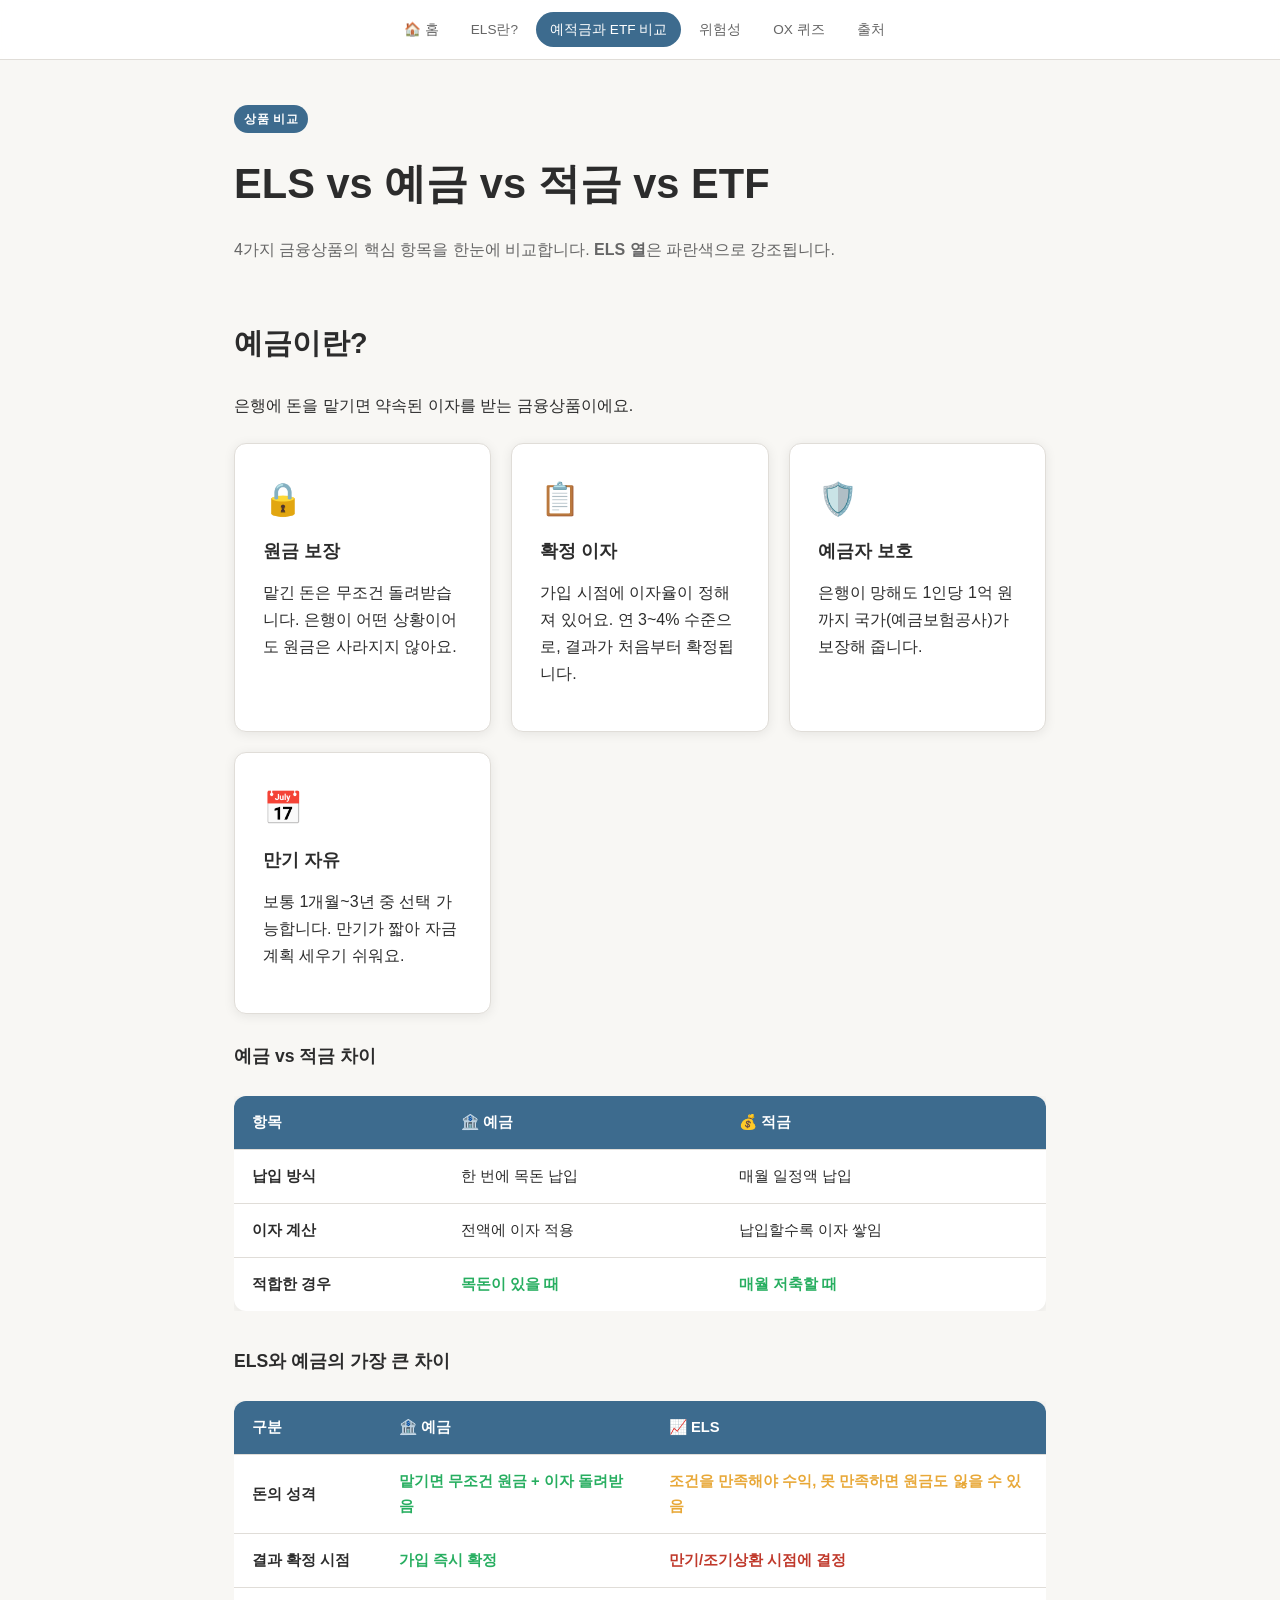
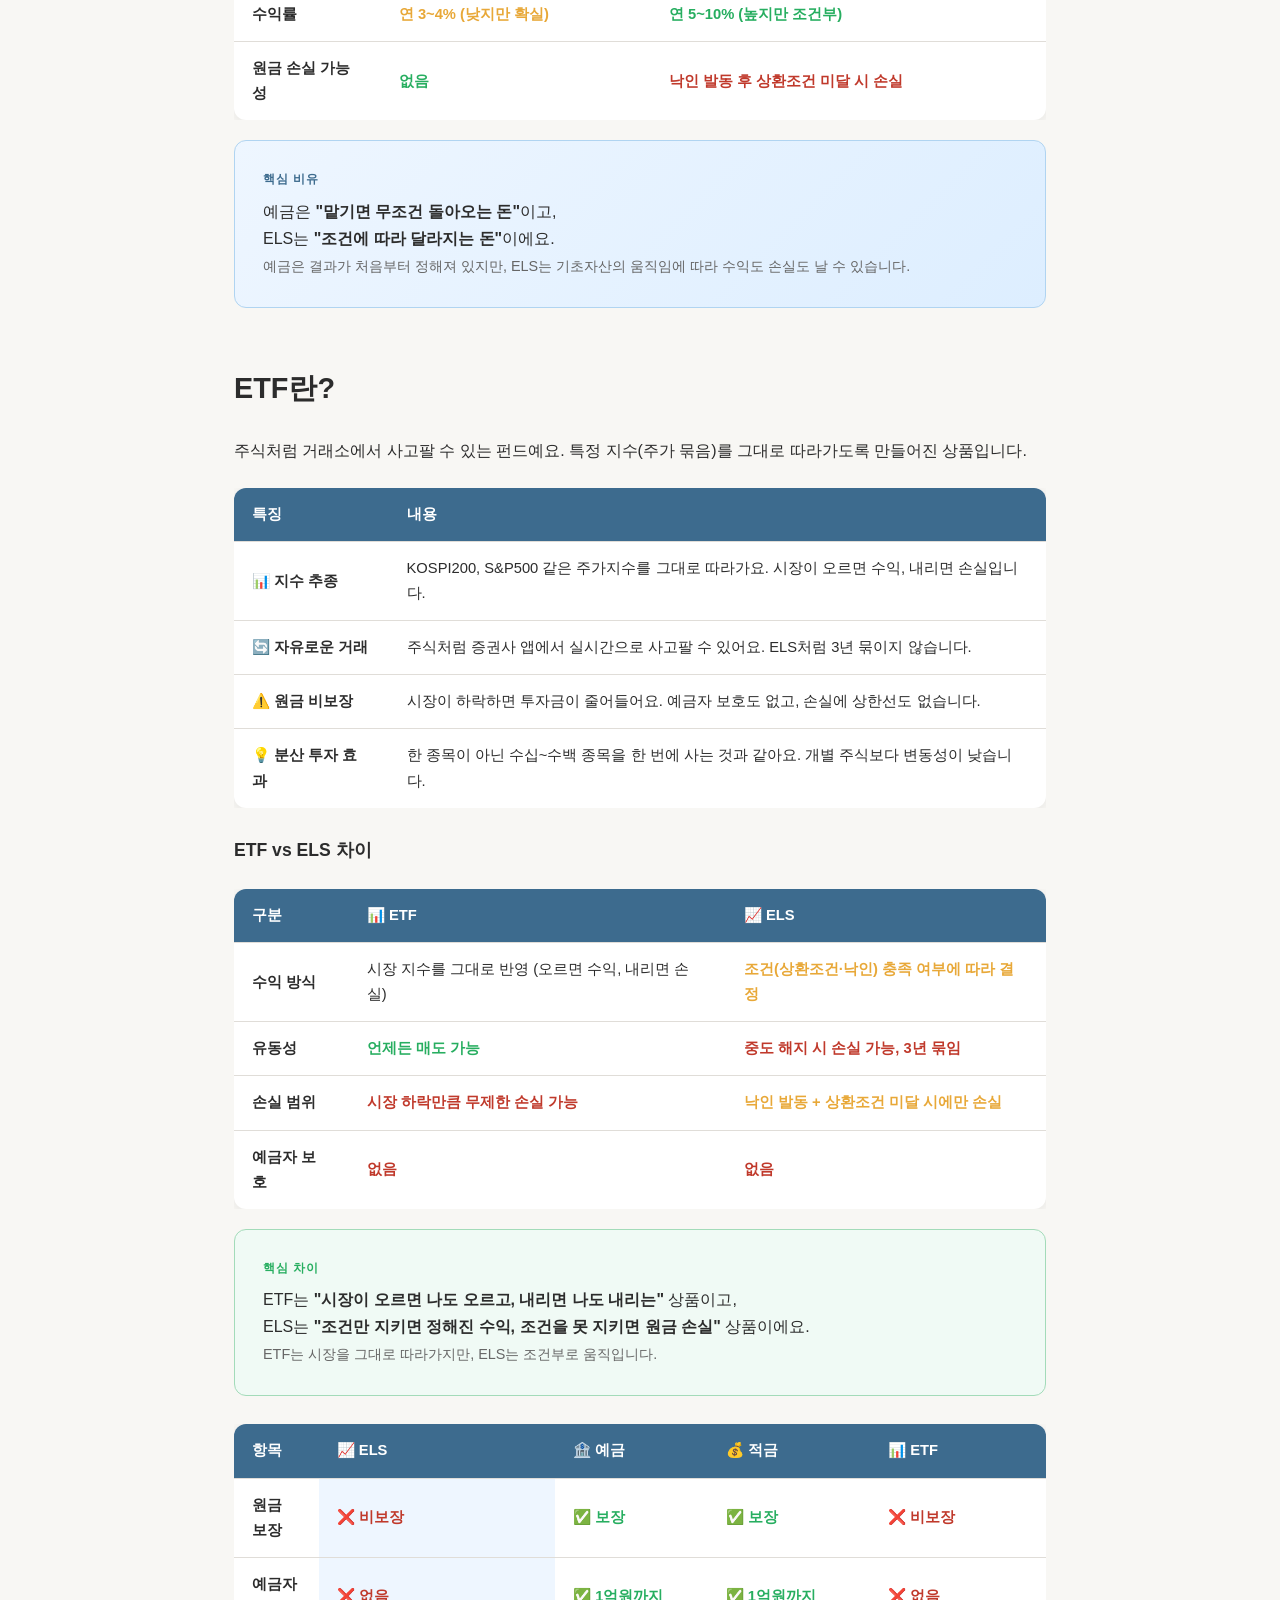
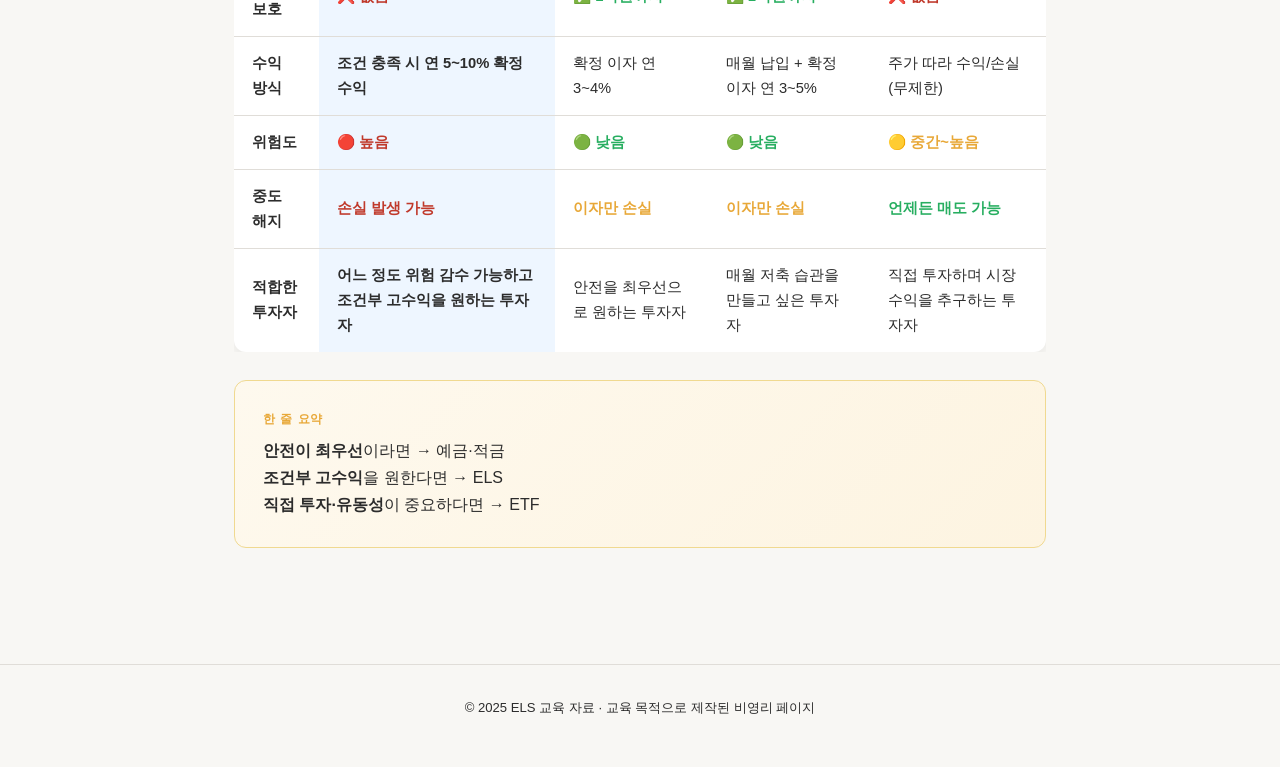
==== frontend/Compare.html @ 62de28ce "hello" ====
<!DOCTYPE html>
<html lang="ko">
<head>
  <meta charset="UTF-8" />
  <meta name="viewport" content="width=device-width, initial-scale=1.0" />
  <title>예적금·ETF 비교 — ELS 완전 정복</title>
  <link rel="stylesheet" href="css/style.css" />
  <style>
    .compare-table th.highlight {
      background: var(--primary);
      color: #fff;
    }
    .compare-table td.highlight {
      background: #eef6ff;
      font-weight: 600;
    }
    .risk-high  { color: var(--danger); font-weight: 700; }
    .risk-mid   { color: var(--accent); font-weight: 700; }
    .risk-low   { color: #27ae60;       font-weight: 700; }
  </style>
</head>
<body>

<nav>
  <ul>
    <li><a href="index.html">🏠 홈</a></li>
    <li><a href="WhatIsEls.html">ELS란?</a></li>
    <li><a href="Compare.html" class="active">예적금과 ETF 비교</a></li>
    <li><a href="Risks.html">위험성</a></li>
    <li><a href="Quiz.html">OX 퀴즈</a></li>
    <li><a href="References.html">출처</a></li>
  </ul>
</nav>

<div class="page">
  <div class="tag">상품 비교</div>
  <h1>ELS vs 예금 vs 적금 vs ETF</h1>
  <p style="margin-top:16px;color:var(--text-muted);">
    4가지 금융상품의 핵심 항목을 한눈에 비교합니다. <strong>ELS 열</strong>은 파란색으로 강조됩니다.
  </p>


  <!-- 예금이란? -->
  <h2 style="margin-top:56px;">예금이란?</h2>
  <p style="margin-bottom:20px;">은행에 돈을 맡기면 약속된 이자를 받는 금융상품이에요.</p>

  <div class="card-grid" style="grid-template-columns:repeat(auto-fit,minmax(200px,1fr));margin-bottom:28px;">
    <div class="card">
      <div class="card-icon">🔒</div>
      <h3>원금 보장</h3>
      <p>맡긴 돈은 무조건 돌려받습니다. 은행이 어떤 상황이어도 원금은 사라지지 않아요.</p>
    </div>
    <div class="card">
      <div class="card-icon">📋</div>
      <h3>확정 이자</h3>
      <p>가입 시점에 이자율이 정해져 있어요. 연 3~4% 수준으로, 결과가 처음부터 확정됩니다.</p>
    </div>
    <div class="card">
      <div class="card-icon">🛡️</div>
      <h3>예금자 보호</h3>
      <p>은행이 망해도 1인당 1억 원까지 국가(예금보험공사)가 보장해 줍니다.</p>
    </div>
    <div class="card">
      <div class="card-icon">📅</div>
      <h3>만기 자유</h3>
      <p>보통 1개월~3년 중 선택 가능합니다. 만기가 짧아 자금 계획 세우기 쉬워요.</p>
    </div>
  </div>

  <h3 style="margin-bottom:12px;">예금 vs 적금 차이</h3>
  <div class="compare-wrap">
    <table>
      <thead>
        <tr><th>항목</th><th>🏦 예금</th><th>💰 적금</th></tr>
      </thead>
      <tbody>
        <tr><td>납입 방식</td><td>한 번에 목돈 납입</td><td>매월 일정액 납입</td></tr>
        <tr><td>이자 계산</td><td>전액에 이자 적용</td><td>납입할수록 이자 쌓임</td></tr>
        <tr><td>적합한 경우</td><td class="good">목돈이 있을 때</td><td class="good">매월 저축할 때</td></tr>
      </tbody>
    </table>
  </div>

  <h3 style="margin-top:36px;margin-bottom:12px;">ELS와 예금의 가장 큰 차이</h3>
  <div class="compare-wrap">
    <table>
      <thead>
        <tr><th>구분</th><th>🏦 예금</th><th class="highlight">📈 ELS</th></tr>
      </thead>
      <tbody>
        <tr>
          <td>돈의 성격</td>
          <td class="good">맡기면 <strong>무조건</strong> 원금 + 이자 돌려받음</td>
          <td class="highlight mid">조건을 만족해야 수익, 못 만족하면 원금도 잃을 수 있음</td>
        </tr>
        <tr>
          <td>결과 확정 시점</td>
          <td class="good">가입 즉시 확정</td>
          <td class="highlight bad">만기/조기상환 시점에 결정</td>
        </tr>
        <tr>
          <td>수익률</td>
          <td class="mid">연 3~4% (낮지만 확실)</td>
          <td class="highlight good">연 5~10% (높지만 조건부)</td>
        </tr>
        <tr>
          <td>원금 손실 가능성</td>
          <td class="good">없음</td>
          <td class="highlight bad">낙인 발동 후 상환조건 미달 시 손실</td>
        </tr>
      </tbody>
    </table>
  </div>

  <div class="analogy-box blue" style="margin-top:20px;">
    <div class="label">핵심 비유</div>
    <p>
      예금은 <strong>"맡기면 무조건 돌아오는 돈"</strong>이고,<br>
      ELS는 <strong>"조건에 따라 달라지는 돈"</strong>이에요.<br>
      <span style="font-size:0.9rem;color:var(--text-muted);">예금은 결과가 처음부터 정해져 있지만, ELS는 기초자산의 움직임에 따라 수익도 손실도 날 수 있습니다.</span>
    </p>
  </div>

  <!-- ETF란? -->
  <h2 style="margin-top:56px;">ETF란?</h2>
  <p style="margin-bottom:20px;">주식처럼 거래소에서 사고팔 수 있는 펀드예요. 특정 지수(주가 묶음)를 그대로 따라가도록 만들어진 상품입니다.</p>

  <div class="compare-wrap" style="margin-bottom:28px;">
    <table>
      <thead>
        <tr><th>특징</th><th>내용</th></tr>
      </thead>
      <tbody>
        <tr>
          <td>📊 지수 추종</td>
          <td>KOSPI200, S&amp;P500 같은 주가지수를 그대로 따라가요. 시장이 오르면 수익, 내리면 손실입니다.</td>
        </tr>
        <tr>
          <td>🔄 자유로운 거래</td>
          <td>주식처럼 증권사 앱에서 실시간으로 사고팔 수 있어요. ELS처럼 3년 묶이지 않습니다.</td>
        </tr>
        <tr>
          <td>⚠️ 원금 비보장</td>
          <td>시장이 하락하면 투자금이 줄어들어요. 예금자 보호도 없고, 손실에 상한선도 없습니다.</td>
        </tr>
        <tr>
          <td>💡 분산 투자 효과</td>
          <td>한 종목이 아닌 수십~수백 종목을 한 번에 사는 것과 같아요. 개별 주식보다 변동성이 낮습니다.</td>
        </tr>
      </tbody>
    </table>
  </div>

  <h3 style="margin-bottom:12px;">ETF vs ELS 차이</h3>
  <div class="compare-wrap">
    <table>
      <thead>
        <tr><th>구분</th><th>📊 ETF</th><th class="highlight">📈 ELS</th></tr>
      </thead>
      <tbody>
        <tr>
          <td>수익 방식</td>
          <td>시장 지수를 그대로 반영 (오르면 수익, 내리면 손실)</td>
          <td class="highlight mid">조건(상환조건·낙인) 충족 여부에 따라 결정</td>
        </tr>
        <tr>
          <td>유동성</td>
          <td class="good">언제든 매도 가능</td>
          <td class="highlight bad">중도 해지 시 손실 가능, 3년 묶임</td>
        </tr>
        <tr>
          <td>손실 범위</td>
          <td class="bad">시장 하락만큼 무제한 손실 가능</td>
          <td class="highlight mid">낙인 발동 + 상환조건 미달 시에만 손실</td>
        </tr>
        <tr>
          <td>예금자 보호</td>
          <td class="bad">없음</td>
          <td class="highlight bad">없음</td>
        </tr>
      </tbody>
    </table>
  </div>

  <div class="analogy-box green" style="margin-top:20px;">
    <div class="label">핵심 차이</div>
    <p>
      ETF는 <strong>"시장이 오르면 나도 오르고, 내리면 나도 내리는"</strong> 상품이고,<br>
      ELS는 <strong>"조건만 지키면 정해진 수익, 조건을 못 지키면 원금 손실"</strong> 상품이에요.<br>
      <span style="font-size:0.9rem;color:var(--text-muted);">ETF는 시장을 그대로 따라가지만, ELS는 조건부로 움직입니다.</span>
    </p>
  </div>

  <div class="compare-wrap" style="margin-top:28px;">
    <table class="compare-table">
      <thead>
        <tr>
          <th>항목</th>
          <th class="highlight">📈 ELS</th>
          <th>🏦 예금</th>
          <th>💰 적금</th>
          <th>📊 ETF</th>
        </tr>
      </thead>
      <tbody>
        <tr>
          <td>원금 보장</td>
          <td class="highlight bad">❌ 비보장</td>
          <td class="good">✅ 보장</td>
          <td class="good">✅ 보장</td>
          <td class="bad">❌ 비보장</td>
        </tr>
        <tr>
          <td>예금자 보호</td>
          <td class="highlight bad">❌ 없음</td>
          <td class="good">✅ 1억원까지</td>
          <td class="good">✅ 1억원까지</td>
          <td class="bad">❌ 없음</td>
        </tr>
        <tr>
          <td>수익 방식</td>
          <td class="highlight">조건 충족 시 연 5~10% 확정 수익</td>
          <td>확정 이자 연 3~4%</td>
          <td>매월 납입 + 확정 이자 연 3~5%</td>
          <td>주가 따라 수익/손실 (무제한)</td>
        </tr>
        <tr>
          <td>위험도</td>
          <td class="highlight risk-high">🔴 높음</td>
          <td class="risk-low">🟢 낮음</td>
          <td class="risk-low">🟢 낮음</td>
          <td class="risk-mid">🟡 중간~높음</td>
        </tr>
        <tr>
          <td>중도 해지</td>
          <td class="highlight bad">손실 발생 가능</td>
          <td class="mid">이자만 손실</td>
          <td class="mid">이자만 손실</td>
          <td class="good">언제든 매도 가능</td>
        </tr>
        <tr>
          <td>적합한 투자자</td>
          <td class="highlight">어느 정도 위험 감수 가능하고 조건부 고수익을 원하는 투자자</td>
          <td>안전을 최우선으로 원하는 투자자</td>
          <td>매월 저축 습관을 만들고 싶은 투자자</td>
          <td>직접 투자하며 시장 수익을 추구하는 투자자</td>
        </tr>
      </tbody>
    </table>
  </div>

  <div class="analogy-box" style="margin-top:28px;">
    <div class="label">한 줄 요약</div>
    <p>
      <strong>안전이 최우선</strong>이라면 → 예금·적금<br>
      <strong>조건부 고수익</strong>을 원한다면 → ELS<br>
      <strong>직접 투자·유동성</strong>이 중요하다면 → ETF
    </p>
  </div>
</div>

<footer>
  <p>© 2025 ELS 교육 자료 · 교육 목적으로 제작된 비영리 페이지</p>
</footer>

<script src="js/main.js"></script>
</body>
</html>
---- frontend/css/style.css ----
:root {
  --bg: #f8f7f4;
  --surface: #ffffff;
  --primary: #3d6b8e;
  --primary-light: #5a8aad;
  --accent: #e8a838;
  --danger: #c0392b;
  --danger-light: #fdf2f2;
  --text: #2c2c2c;
  --text-muted: #666;
  --border: #e0ddd8;
  --radius: 12px;
  --shadow: 0 2px 12px rgba(0,0,0,0.08);
  --nav-h: 56px;
}

* { box-sizing: border-box; margin: 0; padding: 0; }

html {
  scroll-behavior: smooth;
  overflow-x: hidden;
}

body {
  font-family: 'Apple SD Gothic Neo', 'Noto Sans KR', sans-serif;
  background: var(--bg);
  color: var(--text);
  line-height: 1.7;
  font-size: 16px;
}

/* ── NAV ── */
nav {
  position: fixed;
  top: 0;
  left: 0;
  width: 100%;
  z-index: 100;
  background: rgba(255,255,255,0.92);
  backdrop-filter: blur(8px);
  border-bottom: 1px solid var(--border);
  padding: 0 24px;
}

nav ul {
  display: flex;
  gap: 4px;
  list-style: none;
  max-width: 500px;
  margin: 0 auto;   
  overflow-x: auto;
  padding: 12px 0;
  scrollbar-width: none;
  justify-content: space-between;
}

nav ul::-webkit-scrollbar { display: none; }

nav a {
  display: block;
  padding: 6px 14px;
  border-radius: 20px;
  text-decoration: none;
  color: var(--text-muted);
  font-size: 0.85rem;
  white-space: nowrap;
  transition: background 0.2s, color 0.2s;
}

nav a:hover,
nav a.active {
  background: var(--primary);
  color: #fff;
}

/* ── PAGE LAYOUT ── */
.page {
  max-width: 860px;
  margin: 0 auto;
  padding: calc(var(--nav-h) + 48px) 24px 96px;
}

h1 { font-size: clamp(1.8rem, 5vw, 2.6rem); font-weight: 800; }
h2 { font-size: clamp(1.3rem, 4vw, 1.8rem); font-weight: 700; margin-bottom: 24px; margin-top: 48px; }
h3 { font-size: 1.1rem; font-weight: 700; margin-bottom: 12px; }
p  { margin-bottom: 16px; color: var(--text); }

.tag {
  display: inline-block;
  background: var(--primary);
  color: #fff;
  font-size: 0.75rem;
  font-weight: 700;
  padding: 4px 10px;
  border-radius: 20px;
  letter-spacing: 0.05em;
  margin-bottom: 16px;
}

/* ── HERO (index only) ── */
.hero {
  text-align: center;
  padding-top: 80px;
}

.hero .subtitle {
  font-size: clamp(1rem, 3vw, 1.2rem);
  color: var(--text-muted);
  max-width: 600px;
  margin: 20px auto 40px;
}

.hero-badge {
  background: linear-gradient(135deg, var(--primary) 0%, var(--primary-light) 100%);
  color: #fff;
  display: inline-block;
  padding: 18px 36px;
  border-radius: 60px;
  font-size: clamp(1rem, 2.5vw, 1.15rem);
  font-weight: 700;
  box-shadow: 0 6px 24px rgba(61,107,142,0.3);
  line-height: 1.6;
  margin-bottom: 56px;
}

.nav-cards {
  display: grid;
  grid-template-columns: repeat(auto-fit, minmax(200px, 1fr));
  gap: 16px;
  margin-top: 8px;
}

.nav-card {
  display: block;
  background: var(--surface);
  border: 1px solid var(--border);
  border-radius: var(--radius);
  padding: 24px 20px;
  text-decoration: none;
  color: var(--text);
  box-shadow: var(--shadow);
  transition: transform 0.15s, box-shadow 0.15s, border-color 0.15s;
}

.nav-card:hover {
  transform: translateY(-3px);
  box-shadow: 0 6px 20px rgba(0,0,0,0.12);
  border-color: var(--primary-light);
}

.nav-card .nc-icon { font-size: 1.8rem; margin-bottom: 10px; }
.nav-card h3 { font-size: 0.95rem; margin-bottom: 4px; color: var(--primary); }
.nav-card p  { font-size: 0.82rem; color: var(--text-muted); margin-bottom: 0; }

/* ── CARDS ── */
.card {
  background: var(--surface);
  border: 1px solid var(--border);
  border-radius: var(--radius);
  padding: 28px;
  box-shadow: var(--shadow);
}

.card-grid {
  display: grid;
  grid-template-columns: repeat(auto-fit, minmax(220px, 1fr));
  gap: 20px;
  margin-top: 24px;
}

.card-icon { font-size: 2rem; margin-bottom: 10px; }

/* ── TABLE ── */
.compare-wrap { overflow-x: auto; margin-top: 24px; }

table {
  width: 100%;
  border-collapse: collapse;
  background: var(--surface);
  border-radius: var(--radius);
  overflow: hidden;
  box-shadow: var(--shadow);
  font-size: 0.92rem;
}

thead tr { background: var(--primary); color: #fff; }

th, td {
  padding: 14px 18px;
  text-align: left;
  border-bottom: 1px solid var(--border);
}

td:first-child { font-weight: 600; }
tbody tr:hover { background: #f4f8fb; }
tbody tr:last-child td { border-bottom: none; }

.good { color: #27ae60; font-weight: 600; }
.mid  { color: var(--accent); font-weight: 600; }
.bad  { color: var(--danger); font-weight: 600; }

/* ── CHECKLIST ── */
.checklist {
  list-style: none;
  display: flex;
  flex-direction: column;
  gap: 12px;
  margin-top: 20px;
}

.checklist li {
  display: flex;
  gap: 12px;
  align-items: flex-start;
  background: var(--surface);
  border: 1px solid var(--border);
  border-radius: 10px;
  padding: 14px 18px;
  font-size: 0.92rem;
}

.checklist li::before {
  content: '⚠️';
  flex-shrink: 0;
  font-size: 1.1rem;
}

/* ── ANALOGY ── */
.analogy-box {
  background: linear-gradient(135deg, #fef9ee, #fdf4e1);
  border: 1px solid #f0d990;
  border-radius: var(--radius);
  padding: 28px;
  margin: 20px 0;
}

.analogy-box.blue  { background: linear-gradient(135deg, #eef6ff, #ddeeff); border-color: #b0d4f1; }
.analogy-box.green { background: #f0faf5; border-color: #a3dbb9; }

.analogy-box .label {
  font-size: 0.75rem;
  font-weight: 700;
  color: var(--accent);
  letter-spacing: 0.08em;
  margin-bottom: 8px;
}

.analogy-box.blue .label  { color: var(--primary); }
.analogy-box.green .label { color: #27ae60; }
.analogy-box p:last-child  { margin-bottom: 0; }

/* ── REFS ── */
.ref-list {
  list-style: none;
  display: flex;
  flex-direction: column;
  gap: 12px;
  margin-top: 20px;
}

.ref-list li {
  background: var(--surface);
  border: 1px solid var(--border);
  border-radius: 10px;
  padding: 16px 20px;
  display: flex;
  gap: 14px;
  align-items: flex-start;
  font-size: 0.9rem;
}

.ref-num {
  background: var(--primary);
  color: #fff;
  border-radius: 50%;
  width: 26px;
  height: 26px;
  display: flex;
  align-items: center;
  justify-content: center;
  font-size: 0.75rem;
  font-weight: 700;
  flex-shrink: 0;
}

.ref-list a { color: var(--primary); text-decoration: none; }
.ref-list a:hover { text-decoration: underline; }

.note {
  margin-top: 24px;
  font-size: 0.85rem;
  color: var(--text-muted);
}

/* ── TIMELINE ── */
.timeline {
  display: flex;
  flex-direction: column;
  gap: 0;
  border-left: 3px solid var(--border);
  margin-left: 12px;
  padding-left: 0;
}

.tl-item {
  display: flex;
  align-items: flex-start;
  gap: 16px;
  padding: 16px 0 16px 24px;
  position: relative;
}

.tl-dot {
  width: 14px;
  height: 14px;
  border-radius: 50%;
  flex-shrink: 0;
  position: absolute;
  left: -8px;
  top: 20px;
}

.tl-dot.good { background: #27ae60; border: 2px solid #fff; box-shadow: 0 0 0 2px #27ae60; }
.tl-dot.end  { background: var(--primary); border: 2px solid #fff; box-shadow: 0 0 0 2px var(--primary); }

.tl-content { flex: 1; }

.tl-time {
  font-size: 0.8rem;
  font-weight: 700;
  color: var(--text-muted);
  margin-bottom: 6px;
  text-transform: uppercase;
  letter-spacing: 0.05em;
}

.tl-bar-wrap {
  display: flex;
  align-items: center;
  gap: 10px;
  margin-bottom: 4px;
}

.tl-bar-wrap span {
  font-size: 0.85rem;
  color: var(--text);
  white-space: nowrap;
}

.tl-bar {
  height: 10px;
  border-radius: 6px;
  min-width: 20px;
}

.tl-bar.good { background: linear-gradient(90deg, #a8e6c0, #27ae60); }
.tl-bar.bad  { background: linear-gradient(90deg, #f5b7b1, var(--danger)); }

.tl-result {
  font-size: 0.85rem;
  font-weight: 600;
  margin-top: 2px;
}

.tl-result.good { color: #27ae60; }
.tl-result.bad  { color: var(--danger); }

/* ── STEP TYPE ── */
.steptype-wrap {
  display: grid;
  grid-template-columns: 1fr 1fr;
  gap: 16px;
  margin-top: 16px;
}

@media (max-width: 600px) {
  .steptype-wrap { grid-template-columns: 1fr; }
}

/* ── STORY / CHAT ── */
.story-wrap { margin-top: 12px; }

.story-intro {
  font-size: 0.95rem;
  color: var(--text-muted);
  margin-bottom: 20px;
}

.chat-block {
  display: flex;
  flex-direction: column;
  gap: 12px;
}

.chat-bubble {
  max-width: 80%;
  padding: 12px 16px;
  border-radius: 16px;
  font-size: 0.92rem;
  line-height: 1.6;
  position: relative;
}

.chat-bubble .chat-name {
  display: block;
  font-size: 0.75rem;
  font-weight: 700;
  margin-bottom: 4px;
  opacity: 0.7;
}

.chat-bubble.a {
  background: #ddeeff;
  border: 1px solid #b0d4f1;
  align-self: flex-start;
  border-bottom-left-radius: 4px;
}

.chat-bubble.a .chat-name { color: var(--primary); }

.chat-bubble.b {
  background: #f0faf5;
  border: 1px solid #a3dbb9;
  align-self: flex-end;
  border-bottom-right-radius: 4px;
}

.chat-bubble.b .chat-name { color: #27ae60; }

/* ── FOOTER ── */
footer {
  text-align: center;
  padding: 32px 24px;
  font-size: 0.82rem;
  color: var(--text-muted);
  border-top: 1px solid var(--border);
}

/* ── RESPONSIVE ── */
@media (max-width: 600px) {
  .page { padding: 48px 16px 72px; }
  th, td { padding: 10px 12px; font-size: 0.82rem; }
}
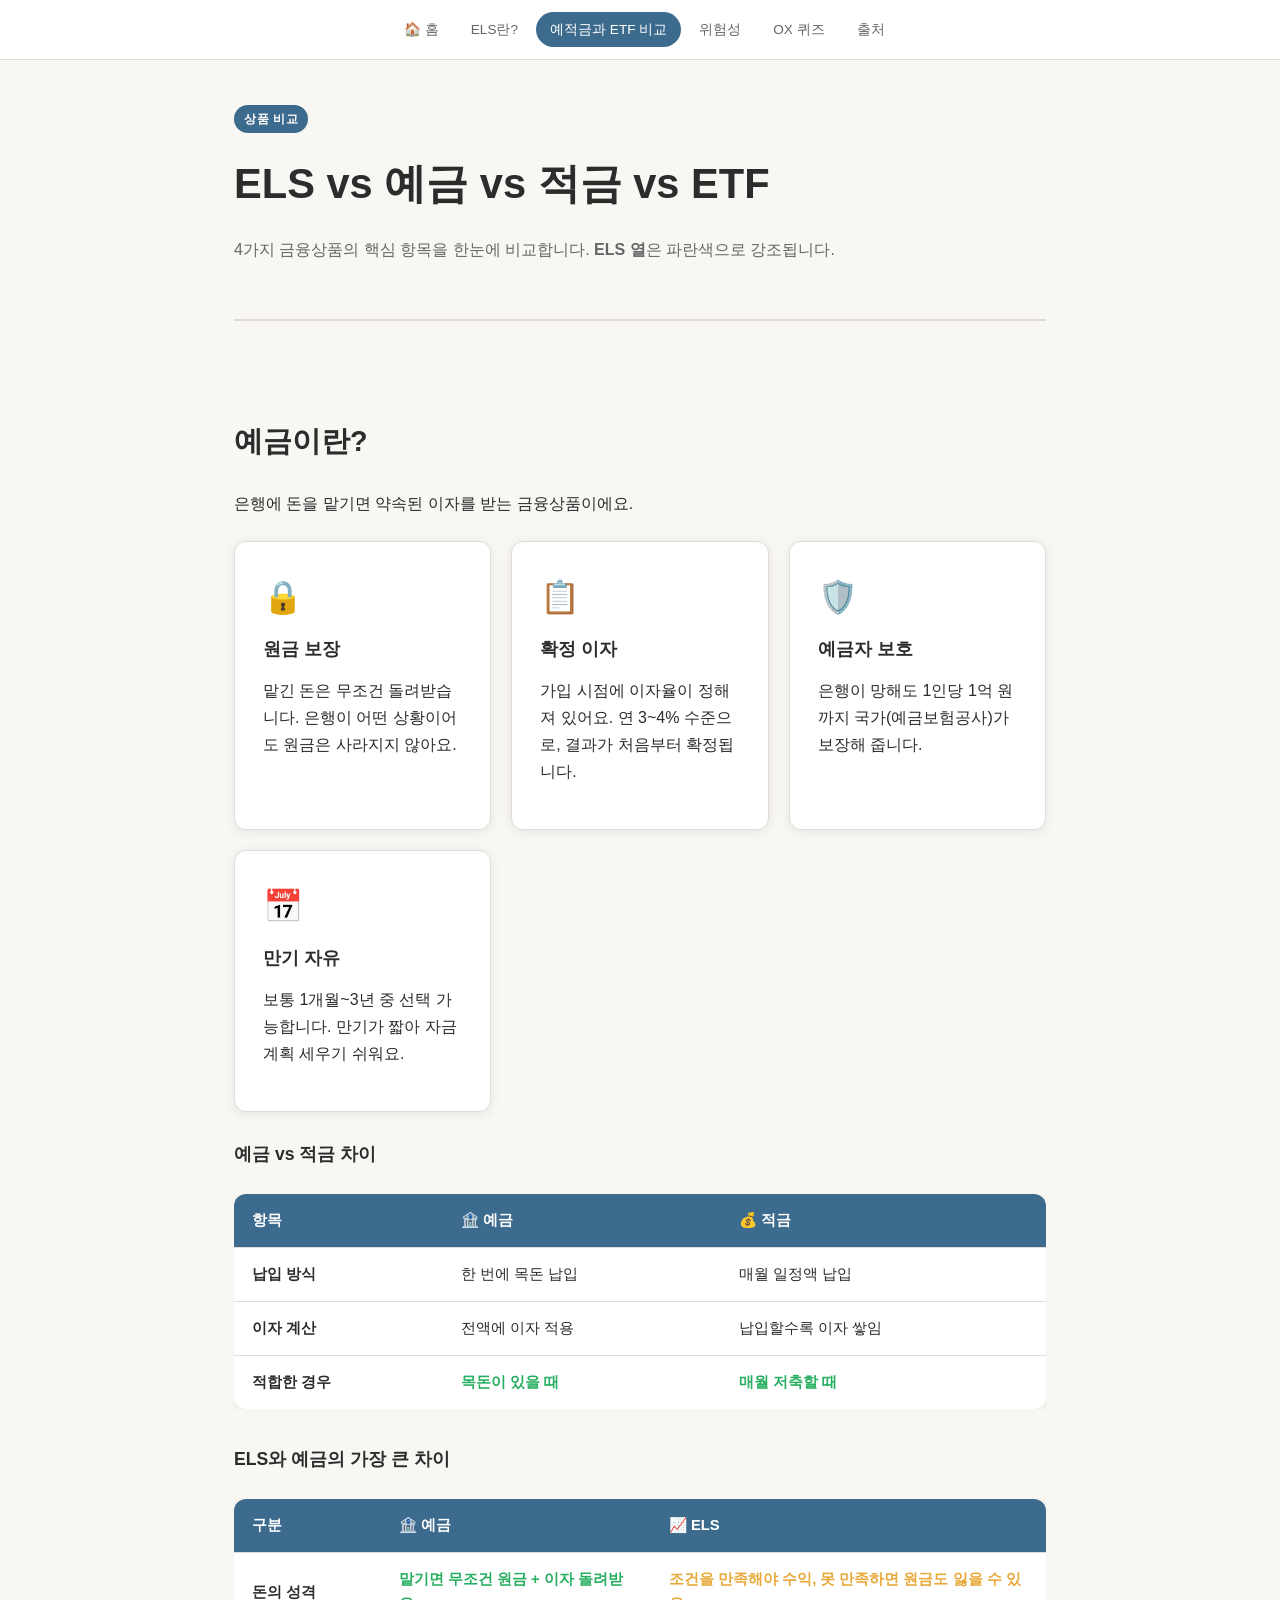
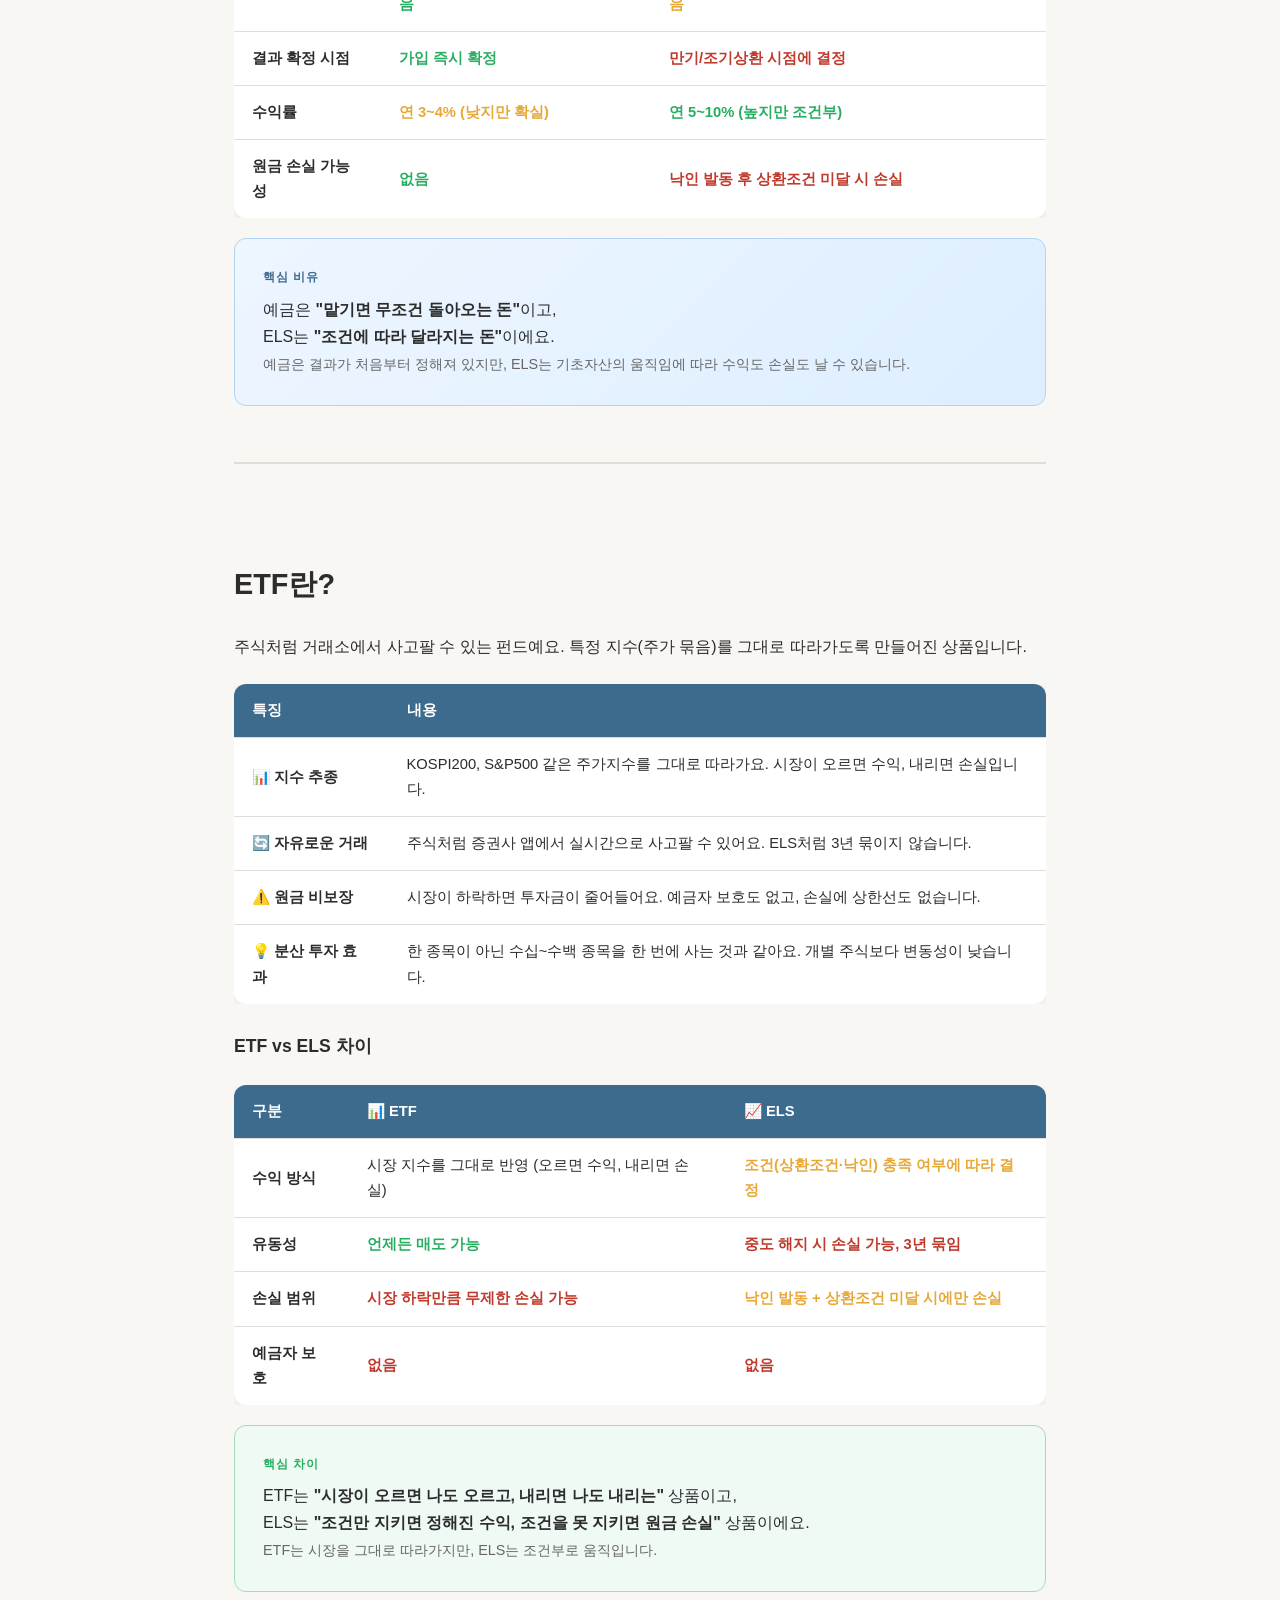
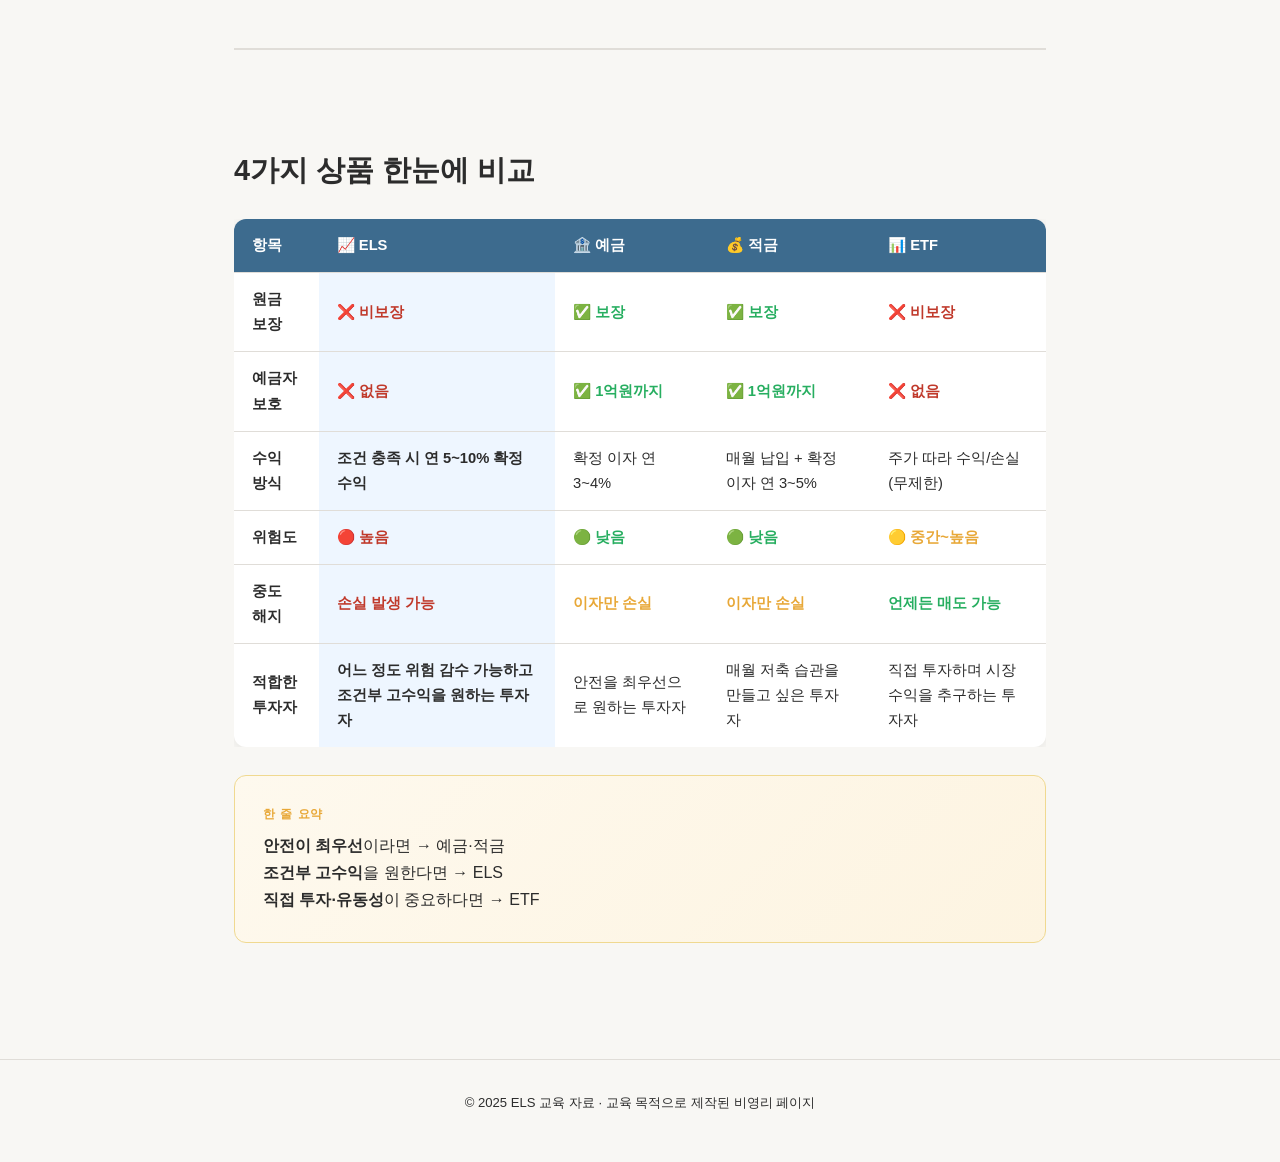
==== commit 96edf4f6: "Remake" ====
--- a/frontend/Compare.html
+++ b/frontend/Compare.html
@@ -17,6 +17,16 @@
     .risk-high  { color: var(--danger); font-weight: 700; }
     .risk-mid   { color: var(--accent); font-weight: 700; }
     .risk-low   { color: #27ae60;       font-weight: 700; }
+    .section-block {
+      border-top: 2px solid var(--border);
+      margin-top: 56px;
+      padding-top: 48px;
+    }
+    .section-block:first-of-type {
+      border-top: none;
+      margin-top: 0;
+      padding-top: 0;
+    }
   </style>
 </head>
 <body>
@@ -33,15 +43,18 @@
 </nav>
 
 <div class="page">
+
+  <div class="section-block">
   <div class="tag">상품 비교</div>
   <h1>ELS vs 예금 vs 적금 vs ETF</h1>
   <p style="margin-top:16px;color:var(--text-muted);">
     4가지 금융상품의 핵심 항목을 한눈에 비교합니다. <strong>ELS 열</strong>은 파란색으로 강조됩니다.
   </p>
-
-
+  </div><!-- /section: 소개 -->
+
+  <div class="section-block">
   <!-- 예금이란? -->
-  <h2 style="margin-top:56px;">예금이란?</h2>
+  <h2>예금이란?</h2>
   <p style="margin-bottom:20px;">은행에 돈을 맡기면 약속된 이자를 받는 금융상품이에요.</p>
 
   <div class="card-grid" style="grid-template-columns:repeat(auto-fit,minmax(200px,1fr));margin-bottom:28px;">
@@ -121,8 +134,11 @@
     </p>
   </div>
 
+  </div><!-- /section: 예금이란? -->
+
+  <div class="section-block">
   <!-- ETF란? -->
-  <h2 style="margin-top:56px;">ETF란?</h2>
+  <h2>ETF란?</h2>
   <p style="margin-bottom:20px;">주식처럼 거래소에서 사고팔 수 있는 펀드예요. 특정 지수(주가 묶음)를 그대로 따라가도록 만들어진 상품입니다.</p>
 
   <div class="compare-wrap" style="margin-bottom:28px;">
@@ -191,7 +207,11 @@
     </p>
   </div>
 
-  <div class="compare-wrap" style="margin-top:28px;">
+  </div><!-- /section: ETF란? -->
+
+  <div class="section-block">
+  <h2>4가지 상품 한눈에 비교</h2>
+  <div class="compare-wrap" style="margin-top:16px;">
     <table class="compare-table">
       <thead>
         <tr>
@@ -257,6 +277,8 @@
       <strong>직접 투자·유동성</strong>이 중요하다면 → ETF
     </p>
   </div>
+  </div><!-- /section: 4상품비교 -->
+
 </div>
 
 <footer>
